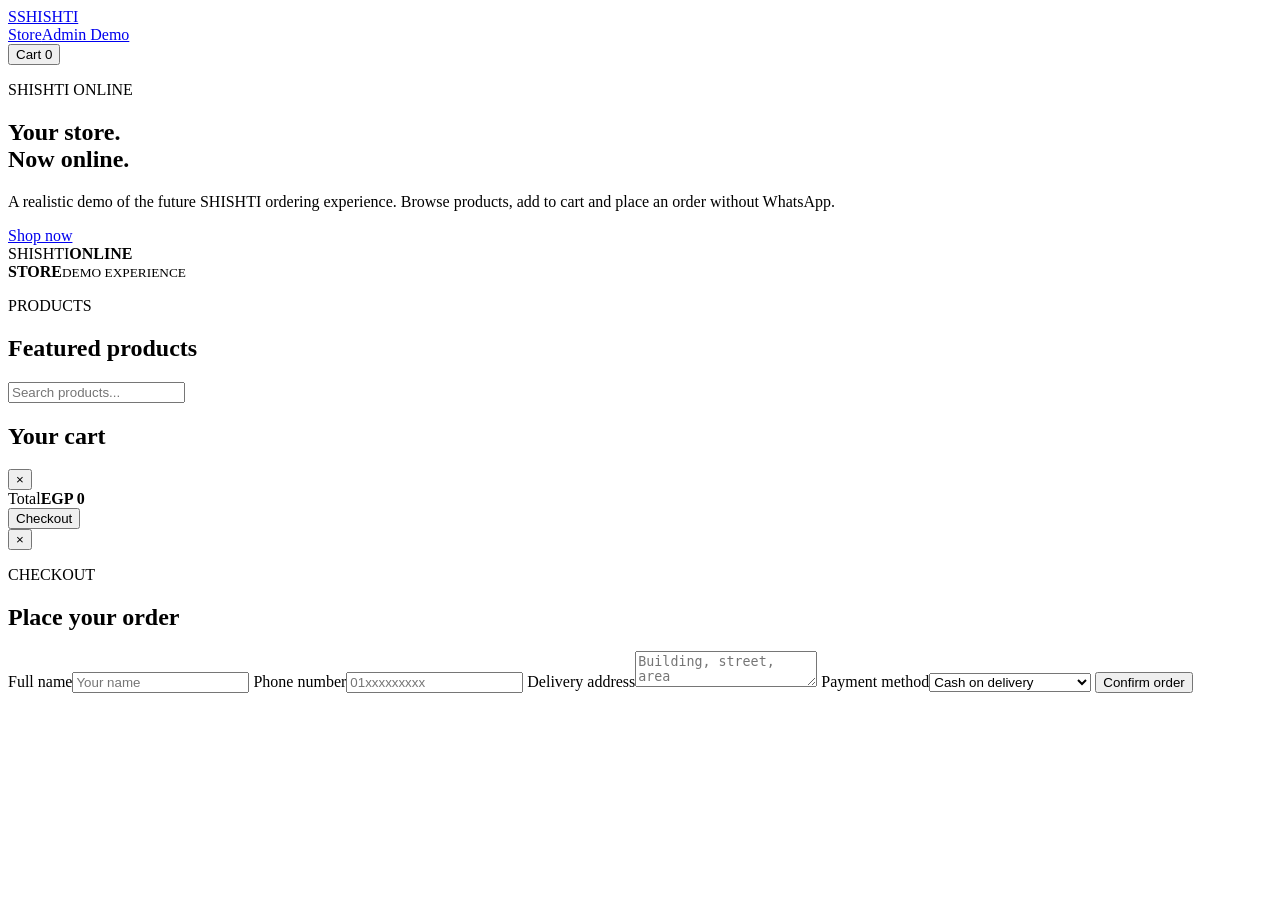
==== index.html @ 29d19b19 "Create first SHISHTI store demo page" ====
<!DOCTYPE html>
<html lang="en">
<head>
  <meta charset="UTF-8">
  <meta name="viewport" content="width=device-width, initial-scale=1.0">
  <title>SHISHTI | Demo Store</title>
  <link rel="stylesheet" href="style.css">
</head>
<body data-page="store">
  <header class="topbar">
    <a class="brand" href="index.html"><span class="brand-mark">S</span><span>SHISHTI</span></a>
    <nav><a class="active" href="index.html">Store</a><a href="admin.html">Admin Demo</a></nav>
    <button class="cart-btn" id="cartBtn">Cart <span id="cartCount">0</span></button>
  </header>

  <main>
    <section class="hero">
      <div>
        <p class="eyebrow">SHISHTI ONLINE</p>
        <h1>Your store.<br><span>Now online.</span></h1>
        <p class="hero-copy">A realistic demo of the future SHISHTI ordering experience. Browse products, add to cart and place an order without WhatsApp.</p>
        <a class="primary-btn" href="#products">Shop now</a>
      </div>
      <div class="hero-card"><div class="hero-card-inner"><span>SHISHTI</span><strong>ONLINE<br>STORE</strong><small>DEMO EXPERIENCE</small></div></div>
    </section>

    <section class="section" id="products">
      <div class="section-head"><div><p class="eyebrow">PRODUCTS</p><h2>Featured products</h2></div><div class="search-wrap"><input id="search" placeholder="Search products..."></div></div>
      <div class="chips" id="categories"></div>
      <div class="product-grid" id="productGrid"></div>
    </section>
  </main>

  <aside class="drawer" id="cartDrawer">
    <div class="drawer-head"><h2>Your cart</h2><button class="icon-btn" id="closeCart">×</button></div>
    <div id="cartItems"></div>
    <div class="cart-footer"><div><span>Total</span><strong id="cartTotal">EGP 0</strong></div><button class="primary-btn full" id="checkoutBtn">Checkout</button></div>
  </aside>
  <div class="overlay" id="overlay"></div>

  <div class="modal" id="checkoutModal">
    <div class="modal-box">
      <button class="modal-close" data-close="checkoutModal">×</button>
      <p class="eyebrow">CHECKOUT</p><h2>Place your order</h2>
      <form id="checkoutForm">
        <label>Full name<input required name="name" placeholder="Your name"></label>
        <label>Phone number<input required name="phone" placeholder="01xxxxxxxxx"></label>
        <label>Delivery address<textarea required name="address" placeholder="Building, street, area"></textarea></label>
        <label>Payment method<select name="payment"><option>Cash on delivery</option><option>Online payment (demo)</option></select></label>
        <button class="primary-btn full" type="submit">Confirm order</button>
      </form>
    </div>
  </div>

  <div class="toast" id="toast"></div>
  <script src="app.js"></script>
</body>
</html>
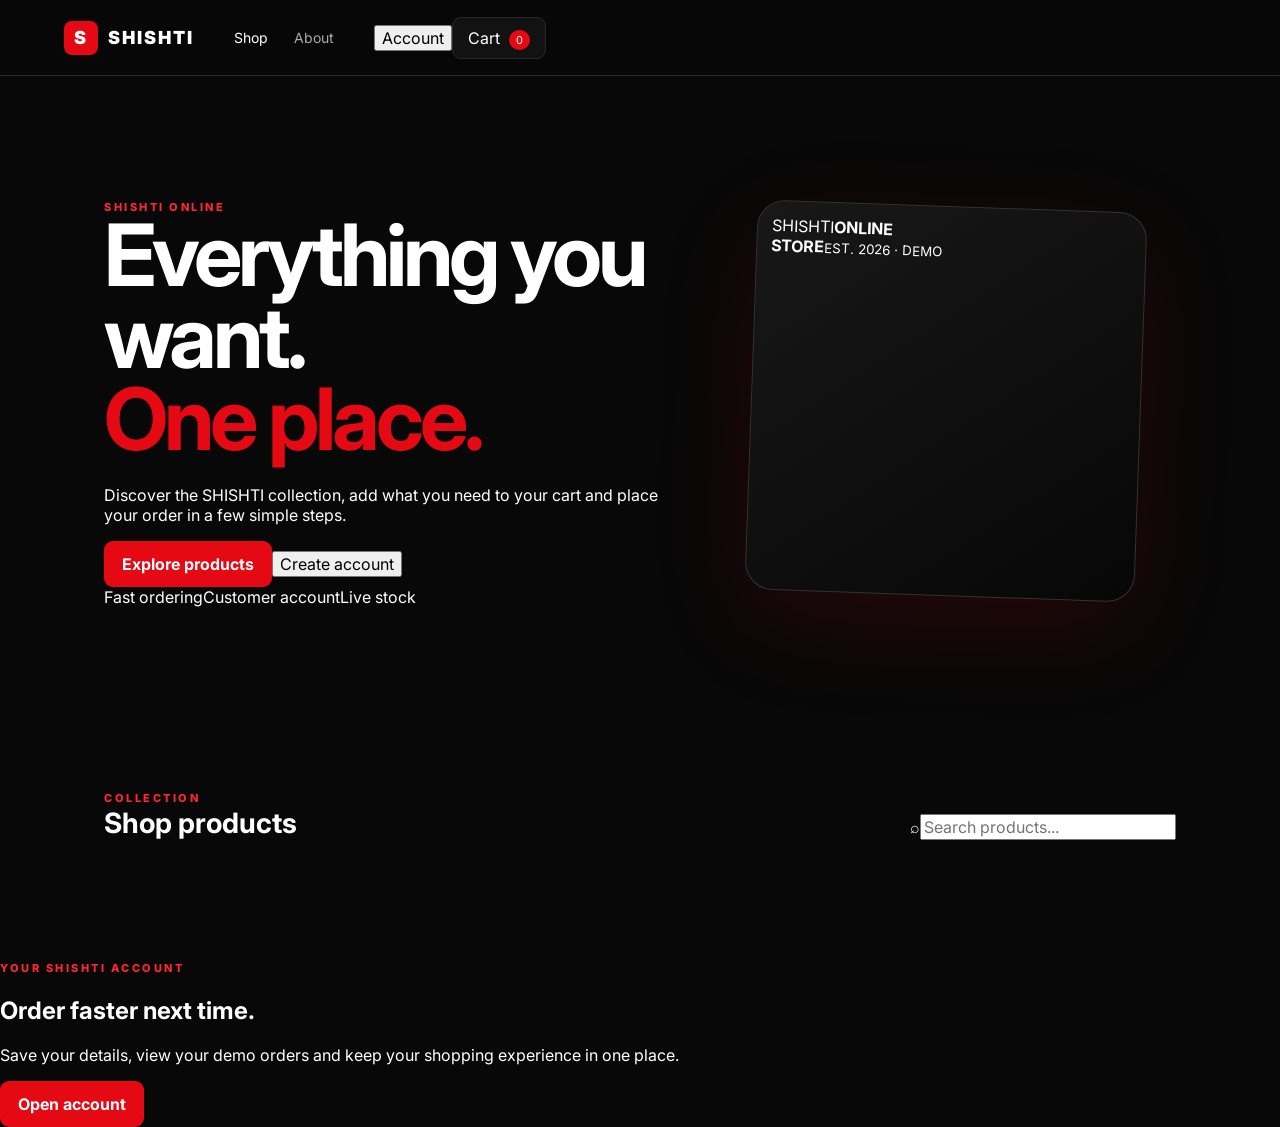
==== commit 8470dbd9: "Upgrade storefront UI with customer accounts" ====
--- a/index.html
+++ b/index.html
@@ -1,58 +1,13 @@
 <!DOCTYPE html>
-<html lang="en">
-<head>
-  <meta charset="UTF-8">
-  <meta name="viewport" content="width=device-width, initial-scale=1.0">
-  <title>SHISHTI | Demo Store</title>
-  <link rel="stylesheet" href="style.css">
-</head>
+<html lang="en"><head><meta charset="UTF-8"><meta name="viewport" content="width=device-width,initial-scale=1.0"><title>SHISHTI | Online Store</title><link rel="preconnect" href="https://fonts.googleapis.com"><link rel="preconnect" href="https://fonts.gstatic.com" crossorigin><link href="https://fonts.googleapis.com/css2?family=Inter:wght@400;500;600;700;800;900&display=swap" rel="stylesheet"><link rel="stylesheet" href="style.css"></head>
 <body data-page="store">
-  <header class="topbar">
-    <a class="brand" href="index.html"><span class="brand-mark">S</span><span>SHISHTI</span></a>
-    <nav><a class="active" href="index.html">Store</a><a href="admin.html">Admin Demo</a></nav>
-    <button class="cart-btn" id="cartBtn">Cart <span id="cartCount">0</span></button>
-  </header>
-
-  <main>
-    <section class="hero">
-      <div>
-        <p class="eyebrow">SHISHTI ONLINE</p>
-        <h1>Your store.<br><span>Now online.</span></h1>
-        <p class="hero-copy">A realistic demo of the future SHISHTI ordering experience. Browse products, add to cart and place an order without WhatsApp.</p>
-        <a class="primary-btn" href="#products">Shop now</a>
-      </div>
-      <div class="hero-card"><div class="hero-card-inner"><span>SHISHTI</span><strong>ONLINE<br>STORE</strong><small>DEMO EXPERIENCE</small></div></div>
-    </section>
-
-    <section class="section" id="products">
-      <div class="section-head"><div><p class="eyebrow">PRODUCTS</p><h2>Featured products</h2></div><div class="search-wrap"><input id="search" placeholder="Search products..."></div></div>
-      <div class="chips" id="categories"></div>
-      <div class="product-grid" id="productGrid"></div>
-    </section>
-  </main>
-
-  <aside class="drawer" id="cartDrawer">
-    <div class="drawer-head"><h2>Your cart</h2><button class="icon-btn" id="closeCart">×</button></div>
-    <div id="cartItems"></div>
-    <div class="cart-footer"><div><span>Total</span><strong id="cartTotal">EGP 0</strong></div><button class="primary-btn full" id="checkoutBtn">Checkout</button></div>
-  </aside>
-  <div class="overlay" id="overlay"></div>
-
-  <div class="modal" id="checkoutModal">
-    <div class="modal-box">
-      <button class="modal-close" data-close="checkoutModal">×</button>
-      <p class="eyebrow">CHECKOUT</p><h2>Place your order</h2>
-      <form id="checkoutForm">
-        <label>Full name<input required name="name" placeholder="Your name"></label>
-        <label>Phone number<input required name="phone" placeholder="01xxxxxxxxx"></label>
-        <label>Delivery address<textarea required name="address" placeholder="Building, street, area"></textarea></label>
-        <label>Payment method<select name="payment"><option>Cash on delivery</option><option>Online payment (demo)</option></select></label>
-        <button class="primary-btn full" type="submit">Confirm order</button>
-      </form>
-    </div>
-  </div>
-
-  <div class="toast" id="toast"></div>
-  <script src="app.js"></script>
-</body>
-</html>+<header class="topbar"><a class="brand" href="index.html"><span class="brand-mark">S</span><span>SHISHTI</span></a><nav class="store-nav"><a class="active" href="#products">Shop</a><a href="#about">About</a></nav><div class="top-actions"><button class="ghost-btn" id="accountBtn">Account</button><button class="cart-btn" id="cartBtn">Cart <span id="cartCount">0</span></button></div></header>
+<main>
+<section class="hero"><div class="hero-copy-block"><span class="eyebrow">SHISHTI ONLINE</span><h1>Everything you want.<br><span>One place.</span></h1><p>Discover the SHISHTI collection, add what you need to your cart and place your order in a few simple steps.</p><div class="hero-actions"><a class="primary-btn" href="#products">Explore products</a><button class="outline-btn" id="heroAccount">Create account</button></div><div class="hero-meta"><span>Fast ordering</span><span>Customer account</span><span>Live stock</span></div></div><div class="hero-visual"><div class="hero-glow"></div><div class="hero-card"><span>SHISHTI</span><strong>ONLINE<br>STORE</strong><small>EST. 2026 · DEMO</small></div></div></section>
+<section class="section" id="products"><div class="section-head"><div><span class="eyebrow">COLLECTION</span><h2>Shop products</h2></div><div class="search-box"><span>⌕</span><input id="search" placeholder="Search products..."></div></div><div class="chips" id="categories"></div><div class="product-grid" id="productGrid"></div></section>
+<section class="account-strip" id="about"><div><span class="eyebrow">YOUR SHISHTI ACCOUNT</span><h2>Order faster next time.</h2><p>Save your details, view your demo orders and keep your shopping experience in one place.</p></div><button class="primary-btn" id="stripAccount">Open account</button></section>
+</main>
+<aside class="drawer" id="cartDrawer"><div class="drawer-head"><div><span class="eyebrow">YOUR BAG</span><h2>Shopping cart</h2></div><button class="icon-btn" id="closeCart">×</button></div><div id="cartItems" class="cart-items"></div><div class="cart-footer"><div><span>Total</span><strong id="cartTotal">EGP 0</strong></div><button class="primary-btn full" id="checkoutBtn">Continue to checkout</button></div></aside><div class="overlay" id="overlay"></div>
+<div class="modal" id="accountModal"><div class="modal-box account-modal"><button class="modal-close" data-close="accountModal">×</button><div id="authView"><span class="eyebrow">SHISHTI ACCOUNT</span><h2 id="authTitle">Welcome back</h2><p class="muted" id="authSubtitle">Sign in to save your details and view your orders.</p><div class="auth-tabs"><button class="auth-tab active" id="loginTab">Sign in</button><button class="auth-tab" id="registerTab">Create account</button></div><form id="authForm"><label id="nameField" class="hidden">Full name<input name="name" autocomplete="name"></label><label>Email<input required type="email" name="email" autocomplete="email" placeholder="you@example.com"></label><label>Password<input required type="password" name="password" autocomplete="current-password" placeholder="••••••••"></label><button class="primary-btn full" type="submit" id="authSubmit">Sign in</button></form><p class="demo-note">Demo only: account data is stored in this browser's localStorage.</p></div><div id="profileView" class="hidden"><span class="eyebrow">MY ACCOUNT</span><h2 id="profileName">Account</h2><p class="muted" id="profileEmail"></p><div class="profile-actions"><button class="secondary-btn full" id="ordersBtn">View my orders</button><button class="danger-btn full" id="logoutBtn">Sign out</button></div><div id="accountOrders" class="account-orders"></div></div></div></div>
+<div class="modal" id="checkoutModal"><div class="modal-box"><button class="modal-close" data-close="checkoutModal">×</button><span class="eyebrow">CHECKOUT</span><h2>Complete your order</h2><form id="checkoutForm"><label>Full name<input required name="name" id="checkoutName" autocomplete="name"></label><label>Phone number<input required name="phone" placeholder="01xxxxxxxxx" autocomplete="tel"></label><label>Delivery address<textarea required name="address" placeholder="Building, street, area"></textarea></label><label>Payment method<select name="payment"><option>Cash on delivery</option><option>Online payment (demo)</option></select></label><button class="primary-btn full" type="submit">Place order</button></form></div></div>
+<div class="toast" id="toast"></div><script src="app.js"></script></body></html>
--- a/style.css
+++ b/style.css
@@ -0,0 +1,3 @@
+@import url('https://fonts.googleapis.com/css2?family=Inter:wght@400;500;600;700;800;900&display=swap');
+:root{--black:#080808;--panel:#111;--panel2:#171717;--red:#e50914;--red2:#ff2633;--white:#fff;--muted:#9b9b9b;--line:#292929}
+*{box-sizing:border-box}html{scroll-behavior:smooth}body{margin:0;background:var(--black);color:var(--white);font-family:Inter,Arial,sans-serif}a{color:inherit;text-decoration:none}button,input,textarea,select{font:inherit}.topbar{height:76px;border-bottom:1px solid var(--line);display:flex;align-items:center;padding:0 5%;gap:40px;position:sticky;top:0;background:rgba(8,8,8,.94);backdrop-filter:blur(16px);z-index:20}.brand{font-weight:900;letter-spacing:2px;display:flex;align-items:center;gap:10px;font-size:18px}.brand-mark{display:grid;place-items:center;width:34px;height:34px;border-radius:8px;background:var(--red);font-weight:900}.topbar nav{display:flex;gap:26px;color:#aaa;font-size:14px}.topbar nav a.active,.topbar nav a:hover{color:#fff}.cart-btn,.admin-pill{margin-left:auto;border:1px solid var(--line);background:#121212;color:#fff;border-radius:9px;padding:10px 15px}.cart-btn span{background:var(--red);border-radius:20px;padding:3px 7px;margin-left:5px;font-size:11px}.admin-pill{font-size:11px;letter-spacing:1px;color:#ddd}.hero{max-width:1200px;margin:auto;min-height:650px;padding:90px 5%;display:grid;grid-template-columns:1.1fr .9fr;align-items:center;gap:50px}.eyebrow{color:var(--red2);font-size:11px;letter-spacing:2.5px;font-weight:800;margin:0 0 12px}.hero h1,.admin-hero h1{font-size:clamp(48px,7vw,86px);line-height:.95;letter-spacing:-4px;margin:0 0 24px}.hero h1 span{color:var(--red)}.hero-copy{max-width:570px;color:#aaa;line-height:1.8;font-size:16px}.hero-card{width:min(390px,100%);aspect-ratio:1/1;margin:auto;border:1px solid #333;border-radius:28px;padding:14px;background:linear-gradient(145deg,#181818,#070707);box-shadow:0 30px 100px rgba(229,9,20,.13);transform:rotate(2deg)}.hero-card-inner{height:100%;border:1px solid #2c2c2c;border-radius:20px;padding:35px;display:flex;flex-direction:column;justify-content:space-between;background:radial-gradient(circle at 80% 20%,rgba(229,9,20,.18),transparent 35%)}.hero-card-inner span{font-weight:900;letter-spacing:4px}.hero-card-inner strong{font-size:52px;line-height:.9;letter-spacing:-3px}.hero-card-inner small{color:#888;letter-spacing:2px}.primary-btn,.secondary-btn{border:0;border-radius:9px;padding:13px 18px;font-weight:700;cursor:pointer;display:inline-flex;justify-content:center;align-items:center;gap:8px}.primary-btn{background:var(--red);color:#fff}.primary-btn:hover{background:var(--red2);transform:translateY(-1px)}.secondary-btn{background:#1a1a1a;color:#fff;border:1px solid var(--line)}.full{width:100%}.section,.admin-main{max-width:1200px;margin:auto;padding:60px 5%}.section-head{display:flex;align-items:end;justify-content:space-between;gap:20px;margin-bottom:28px}.section-head h2,.admin-section h2{font-size:28px;margin:0}.search-wrap input{background:#111;border:1px solid var(--line);color:#fff;padding:13px 16px;border-radius:9px;width:260px;outline:none}.chips{display:flex;gap:8px;flex-wrap:wrap;margin-bottom:28px}.chip{background:#111;border:1px solid var(--line);color:#aaa;border-radius:30px;padding:8px 13px;cursor:pointer}.chip.active,.chip:hover{background:#fff;color:#000}.product-grid{display:grid;grid-template-columns:repeat(4,1fr);gap:16px}.product-card{background:#111;border:1px solid #202020;border-radius:14px;overflow:hidden;transition:.2s}.product-card:hover{border-color:#444;transform:translateY(-3px)}.product-img{aspect-ratio:1/1;background:#181818;display:grid;place-items:center;overflow:hidden}.product-img img{width:100%;height:100%;object-fit:cover}.product-info{padding:16px}.product-info small{color:#777}.product-info h3{font-size:15px;margin:7px 0 12px}.price-row{display:flex;align-items:center;justify-content:space-between}.price{font-weight:800}.add-btn{width:34px;height:34px;border:0;border-radius:8px;background:var(--red);color:#fff;font-size:20px;cursor:pointer}.drawer{position:fixed;z-index:40;right:-430px;top:0;width:min(430px,100%);height:100vh;background:#0d0d0d;border-left:1px solid var(--line);transition:.3s;padding:25px;display:flex;flex-direction:column}.drawer.open{right:0}.drawer-head{display:flex;justify-content:space-between;align-items:center}.drawer-head h2{margin:0}.icon-btn,.modal-close{border:0;background:none;color:#aaa;font-size:28px;cursor:pointer}.overlay{position:fixed;inset:0;background:rgba(0,0,0,.65);z-index:30;display:none}.overlay.show{display:block}.cart-row{display:grid;grid-template-columns:55px 1fr auto;gap:12px;padding:15px 0;border-bottom:1px solid var(--line);align-items:center}.cart-row img{width:55px;height:55px;object-fit:cover;border-radius:8px;background:#181818}.qty{display:flex;align-items:center;gap:8px;color:#aaa}.qty button{width:25px;height:25px;background:#222;border:1px solid #333;color:#fff;border-radius:5px}.cart-footer{margin-top:auto;border-top:1px solid var(--line);padding-top:18px}.cart-footer>div{display:flex;justify-content:space-between;margin-bottom:15px}.modal{position:fixed;inset:0;background:rgba(0,0,0,.78);z-index:60;display:none;place-items:center;padding:20px}.modal.show{display:grid}.modal-box{position:relative;background:#101010;border:1px solid #303030;border-radius:18px;width:min(500px,100%);padding:30px;box-shadow:0 25px 100px #000}.modal-close{position:absolute;right:16px;top:10px}.modal-box h2{margin:0 0 20px}.modal-box form{display:grid;gap:14px}.modal-box label{font-size:12px;color:#aaa;display:grid;gap:7px}.modal-box input,.modal-box textarea,.modal-box select{width:100%;background:#181818;border:1px solid #303030;color:#fff;border-radius:8px;padding:12px;outline:none}.modal-box textarea{min-height:85px;resize:vertical}.two-col{display:grid;grid-template-columns:1fr 1fr;gap:12px}.toast{position:fixed;bottom:25px;left:50%;transform:translate(-50%,20px);background:#fff;color:#000;padding:12px 18px;border-radius:9px;opacity:0;pointer-events:none;z-index:100;transition:.25s;font-size:13px}.toast.show{opacity:1;transform:translate(-50%,0)}.admin-main{padding-top:55px}.admin-hero{display:flex;justify-content:space-between;align-items:end;gap:30px;padding-bottom:45px;border-bottom:1px solid var(--line)}.admin-hero h1{font-size:56px;letter-spacing:-3px;margin-bottom:15px}.admin-hero p:not(.eyebrow){color:#888;max-width:600px;line-height:1.7}.stats{display:grid;grid-template-columns:repeat(4,1fr);gap:14px;margin:25px 0 55px}.stat{background:#111;border:1px solid #222;border-radius:12px;padding:20px}.stat span{color:#777;font-size:12px}.stat strong{display:block;font-size:27px;margin-top:10px}.admin-section{margin-bottom:60px}.table-wrap{overflow:auto;border:1px solid #222;border-radius:12px}.table-wrap table{width:100%;border-collapse:collapse;min-width:720px}.table-wrap th,.table-wrap td{text-align:left;padding:16px;border-bottom:1px solid #222;font-size:13px}.table-wrap th{color:#777;font-weight:500}.table-product{display:flex;align-items:center;gap:10px}.table-product img{width:42px;height:42px;border-radius:7px;object-fit:cover;background:#181818}.status{font-size:11px;padding:6px 9px;border-radius:20px;background:#172217;color:#7dff8b}.status.low{background:#281d10;color:#ffb45c}.action-btn{background:none;border:0;color:#aaa;cursor:pointer}.orders{display:grid;gap:10px}.order{background:#111;border:1px solid #222;border-radius:12px;padding:18px;display:grid;grid-template-columns:1fr auto;gap:15px}.order strong{font-size:14px}.order p{color:#888;font-size:12px;margin:7px 0}.scanner{height:280px;background:#050505;border-radius:12px;overflow:hidden;position:relative;margin:18px 0;border:1px solid #333}.scanner video{width:100%;height:100%;object-fit:cover}.scan-line{position:absolute;left:10%;right:10%;top:50%;height:2px;background:var(--red);box-shadow:0 0 15px var(--red)}.manual-scan{display:grid;grid-template-columns:1fr auto;gap:8px}.lookup-status{min-height:25px;color:#aaa;font-size:12px;margin-top:12px}.product-preview{display:flex;gap:14px;align-items:center;background:#171717;padding:10px;border-radius:9px}.product-preview img{width:65px;height:65px;border-radius:7px;object-fit:cover;background:#222}.product-preview strong,.product-preview span{display:block}.product-preview span{font-size:11px;color:#777;margin-top:5px}.muted{color:#777;font-size:13px;line-height:1.6}.empty{padding:50px;text-align:center;color:#666;border:1px dashed #2b2b2b;border-radius:12px}@media(max-width:850px){.hero{grid-template-columns:1fr;min-height:auto;padding-top:60px}.hero-card{max-width:320px}.product-grid{grid-template-columns:repeat(2,1fr)}.admin-hero{display:block}.admin-hero .primary-btn{margin-top:20px}.stats{grid-template-columns:repeat(2,1fr)}.section-head{align-items:start;flex-direction:column}.search-wrap,.search-wrap input{width:100%}}@media(max-width:520px){.topbar{gap:15px;padding:0 18px}.topbar nav{display:none}.section,.admin-main{padding-left:18px;padding-right:18px}.product-grid{grid-template-columns:1fr 1fr;gap:9px}.product-info{padding:11px}.hero h1,.admin-hero h1{font-size:47px}.two-col{grid-template-columns:1fr}.hero-card-inner strong{font-size:40px}}
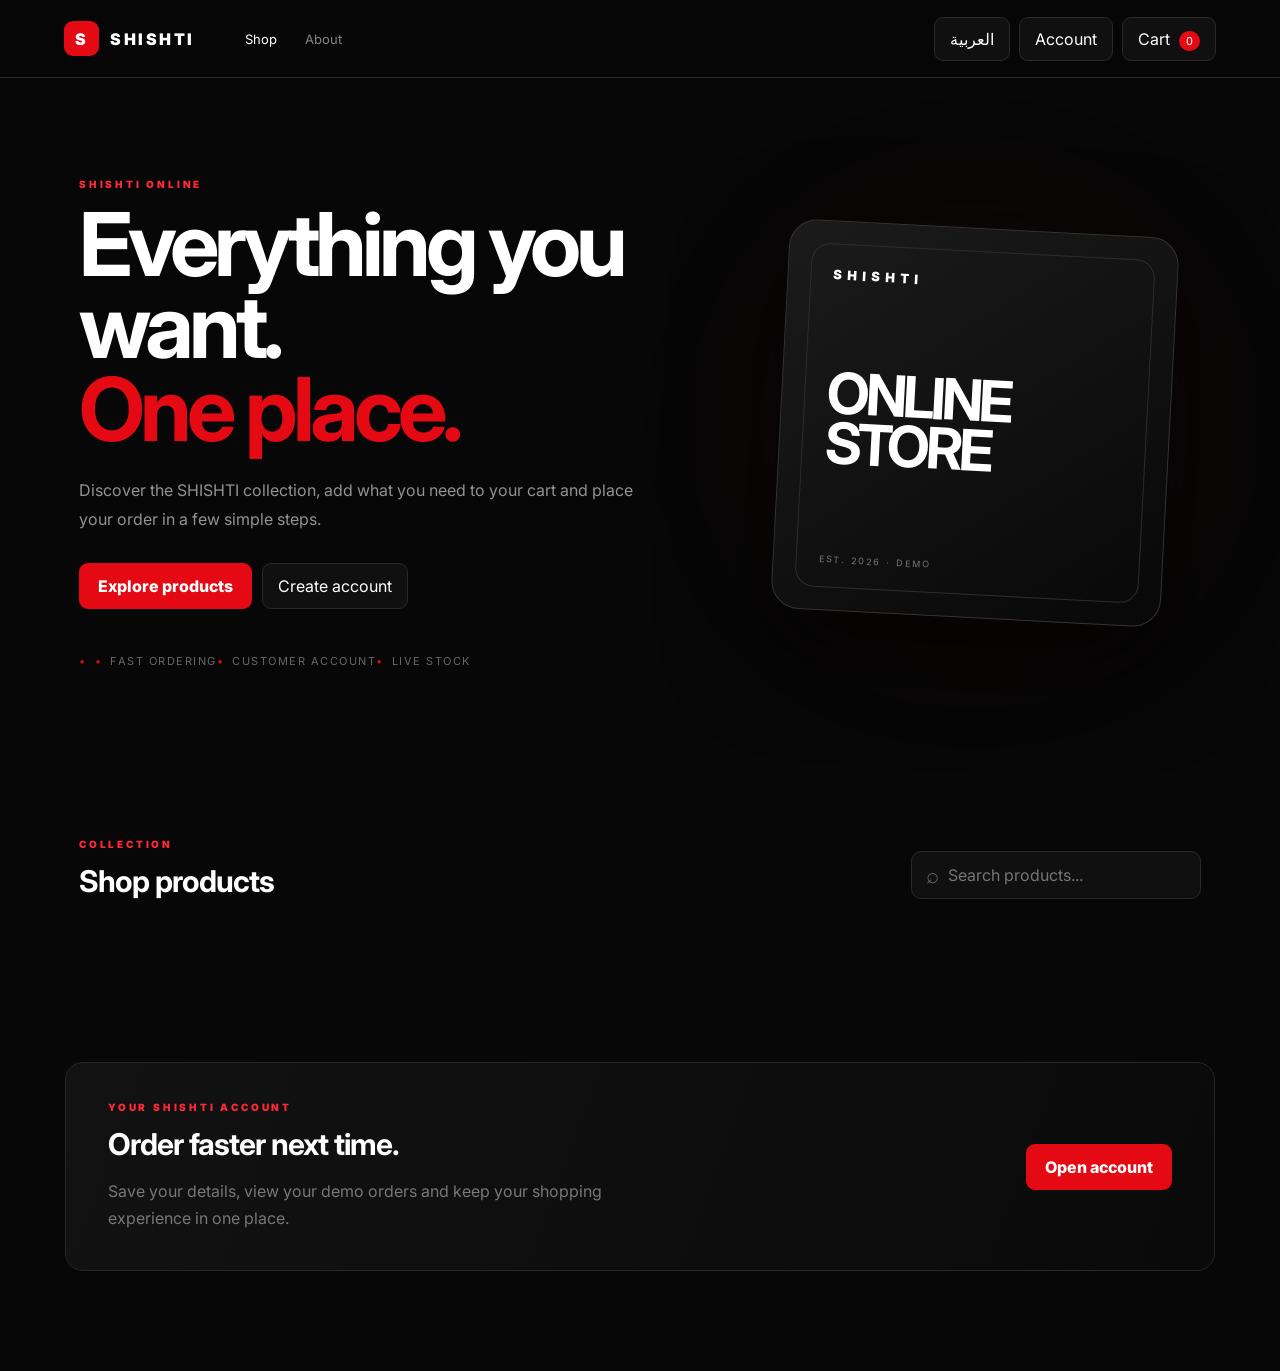
==== commit 3c8e5b2d: "Add Arabic English language switcher to storefront" ====
--- a/index.html
+++ b/index.html
@@ -1,13 +1,13 @@
 <!DOCTYPE html>
 <html lang="en"><head><meta charset="UTF-8"><meta name="viewport" content="width=device-width,initial-scale=1.0"><title>SHISHTI | Online Store</title><link rel="preconnect" href="https://fonts.googleapis.com"><link rel="preconnect" href="https://fonts.gstatic.com" crossorigin><link href="https://fonts.googleapis.com/css2?family=Inter:wght@400;500;600;700;800;900&display=swap" rel="stylesheet"><link rel="stylesheet" href="style.css"></head>
 <body data-page="store">
-<header class="topbar"><a class="brand" href="index.html"><span class="brand-mark">S</span><span>SHISHTI</span></a><nav class="store-nav"><a class="active" href="#products">Shop</a><a href="#about">About</a></nav><div class="top-actions"><button class="ghost-btn" id="accountBtn">Account</button><button class="cart-btn" id="cartBtn">Cart <span id="cartCount">0</span></button></div></header>
+<header class="topbar"><a class="brand" href="index.html"><span class="brand-mark">S</span><span>SHISHTI</span></a><nav class="store-nav"><a class="active" href="#products"><span data-i18n="navShop">Shop</span></a><a href="#about"><span data-i18n="navAbout">About</span></a></nav><div class="top-actions"><button class="ghost-btn lang-btn" id="langBtn">العربية</button><button class="ghost-btn" id="accountBtn">Account</button><button class="cart-btn" id="cartBtn">Cart <span id="cartCount">0</span></button></div></header>
 <main>
-<section class="hero"><div class="hero-copy-block"><span class="eyebrow">SHISHTI ONLINE</span><h1>Everything you want.<br><span>One place.</span></h1><p>Discover the SHISHTI collection, add what you need to your cart and place your order in a few simple steps.</p><div class="hero-actions"><a class="primary-btn" href="#products">Explore products</a><button class="outline-btn" id="heroAccount">Create account</button></div><div class="hero-meta"><span>Fast ordering</span><span>Customer account</span><span>Live stock</span></div></div><div class="hero-visual"><div class="hero-glow"></div><div class="hero-card"><span>SHISHTI</span><strong>ONLINE<br>STORE</strong><small>EST. 2026 · DEMO</small></div></div></section>
-<section class="section" id="products"><div class="section-head"><div><span class="eyebrow">COLLECTION</span><h2>Shop products</h2></div><div class="search-box"><span>⌕</span><input id="search" placeholder="Search products..."></div></div><div class="chips" id="categories"></div><div class="product-grid" id="productGrid"></div></section>
-<section class="account-strip" id="about"><div><span class="eyebrow">YOUR SHISHTI ACCOUNT</span><h2>Order faster next time.</h2><p>Save your details, view your demo orders and keep your shopping experience in one place.</p></div><button class="primary-btn" id="stripAccount">Open account</button></section>
+<section class="hero"><div class="hero-copy-block"><span class="eyebrow" data-i18n="online">SHISHTI ONLINE</span><h1 data-i18n-html="heroTitle">Everything you want.<br><span>One place.</span></h1><p data-i18n="heroText">Discover the SHISHTI collection, add what you need to your cart and place your order in a few simple steps.</p><div class="hero-actions"><a class="primary-btn" href="#products"><span data-i18n="explore">Explore products</span></a><button class="outline-btn" id="heroAccount" data-i18n="createAccount">Create account</button></div><div class="hero-meta"><span><span data-i18n="fast">Fast ordering</span><span data-i18n="customerAccount">Customer account</span><span data-i18n="liveStock">Live stock</span></div></div><div class="hero-visual"><div class="hero-glow"></div><div class="hero-card"><span>SHISHTI</span><strong>ONLINE<br>STORE</strong><small>EST. 2026 · DEMO</small></div></div></section>
+<section class="section" id="products"><div class="section-head"><div><span class="eyebrow" data-i18n="collection">COLLECTION</span><h2 data-i18n="shopProducts">Shop products</h2></div><div class="search-box"><span>⌕</span><input id="search" data-i18n-placeholder="search" placeholder="Search products..."></div></div><div class="chips" id="categories"></div><div class="product-grid" id="productGrid"></div></section>
+<section class="account-strip" id="about"><div><span class="eyebrow" data-i18n="yourAccount">YOUR SHISHTI ACCOUNT</span><h2 data-i18n="orderFaster">Order faster next time.</h2><p data-i18n="accountText">Save your details, view your demo orders and keep your shopping experience in one place.</p></div><button class="primary-btn" id="stripAccount" data-i18n="openAccount">Open account</button></section>
 </main>
-<aside class="drawer" id="cartDrawer"><div class="drawer-head"><div><span class="eyebrow">YOUR BAG</span><h2>Shopping cart</h2></div><button class="icon-btn" id="closeCart">×</button></div><div id="cartItems" class="cart-items"></div><div class="cart-footer"><div><span>Total</span><strong id="cartTotal">EGP 0</strong></div><button class="primary-btn full" id="checkoutBtn">Continue to checkout</button></div></aside><div class="overlay" id="overlay"></div>
-<div class="modal" id="accountModal"><div class="modal-box account-modal"><button class="modal-close" data-close="accountModal">×</button><div id="authView"><span class="eyebrow">SHISHTI ACCOUNT</span><h2 id="authTitle">Welcome back</h2><p class="muted" id="authSubtitle">Sign in to save your details and view your orders.</p><div class="auth-tabs"><button class="auth-tab active" id="loginTab">Sign in</button><button class="auth-tab" id="registerTab">Create account</button></div><form id="authForm"><label id="nameField" class="hidden">Full name<input name="name" autocomplete="name"></label><label>Email<input required type="email" name="email" autocomplete="email" placeholder="you@example.com"></label><label>Password<input required type="password" name="password" autocomplete="current-password" placeholder="••••••••"></label><button class="primary-btn full" type="submit" id="authSubmit">Sign in</button></form><p class="demo-note">Demo only: account data is stored in this browser's localStorage.</p></div><div id="profileView" class="hidden"><span class="eyebrow">MY ACCOUNT</span><h2 id="profileName">Account</h2><p class="muted" id="profileEmail"></p><div class="profile-actions"><button class="secondary-btn full" id="ordersBtn">View my orders</button><button class="danger-btn full" id="logoutBtn">Sign out</button></div><div id="accountOrders" class="account-orders"></div></div></div></div>
-<div class="modal" id="checkoutModal"><div class="modal-box"><button class="modal-close" data-close="checkoutModal">×</button><span class="eyebrow">CHECKOUT</span><h2>Complete your order</h2><form id="checkoutForm"><label>Full name<input required name="name" id="checkoutName" autocomplete="name"></label><label>Phone number<input required name="phone" placeholder="01xxxxxxxxx" autocomplete="tel"></label><label>Delivery address<textarea required name="address" placeholder="Building, street, area"></textarea></label><label>Payment method<select name="payment"><option>Cash on delivery</option><option>Online payment (demo)</option></select></label><button class="primary-btn full" type="submit">Place order</button></form></div></div>
+<aside class="drawer" id="cartDrawer"><div class="drawer-head"><div><span class="eyebrow" data-i18n="yourBag">YOUR BAG</span><h2 data-i18n="shoppingCart">Shopping cart</h2></div><button class="icon-btn" id="closeCart">×</button></div><div id="cartItems" class="cart-items"></div><div class="cart-footer"><div><span data-i18n="total">Total</span><strong id="cartTotal">EGP 0</strong></div><button class="primary-btn full" id="checkoutBtn" data-i18n="checkout">Continue to checkout</button></div></aside><div class="overlay" id="overlay"></div>
+<div class="modal" id="accountModal"><div class="modal-box account-modal"><button class="modal-close" data-close="accountModal">×</button><div id="authView"><span class="eyebrow" data-i18n="account">SHISHTI ACCOUNT</span><h2 id="authTitle">Welcome back</h2><p class="muted" id="authSubtitle">Sign in to save your details and view your orders.</p><div class="auth-tabs"><button class="auth-tab active" id="loginTab" data-i18n="signIn">Sign in</button><button class="auth-tab" id="registerTab" data-i18n="createAccount">Create account</button></div><form id="authForm"><label id="nameField" class="hidden"><span data-i18n="fullName">Full name</span><input name="name" autocomplete="name"></label><label><span data-i18n="email">Email</span><input required type="email" name="email" autocomplete="email" placeholder="you@example.com"></label><label><span data-i18n="password">Password</span><input required type="password" name="password" autocomplete="current-password" placeholder="••••••••"></label><button class="primary-btn full" type="submit" id="authSubmit" data-i18n="signIn">Sign in</button></form><p class="demo-note" data-i18n="demoStorage">Demo only: account data is stored in this browser's localStorage.</p></div><div id="profileView" class="hidden"><span class="eyebrow" data-i18n="myAccount">MY ACCOUNT</span><h2 id="profileName">Account</h2><p class="muted" id="profileEmail"></p><div class="profile-actions"><button class="secondary-btn full" id="ordersBtn" data-i18n="viewOrders">View my orders</button><button class="danger-btn full" id="logoutBtn" data-i18n="signOut">Sign out</button></div><div id="accountOrders" class="account-orders"></div></div></div></div>
+<div class="modal" id="checkoutModal"><div class="modal-box"><button class="modal-close" data-close="checkoutModal">×</button><span class="eyebrow" data-i18n="checkout">CHECKOUT</span><h2 data-i18n="completeOrder">Complete your order</h2><form id="checkoutForm"><label><span data-i18n="fullName">Full name</span><input required name="name" id="checkoutName" autocomplete="name"></label><label><span data-i18n="phone">Phone number</span><input required name="phone" placeholder="01xxxxxxxxx" autocomplete="tel"></label><label><span data-i18n="address">Delivery address</span><textarea required name="address" placeholder="Building, street, area"></textarea></label><label><span data-i18n="payment">Payment method</span><select name="payment"><option data-i18n="cod">Cash on delivery</option><option data-i18n="onlineDemo">Online payment (demo)</option></select></label><button class="primary-btn full" type="submit" data-i18n="placeOrder">Place order</button></form></div></div>
 <div class="toast" id="toast"></div><script src="app.js"></script></body></html>
--- a/style.css
+++ b/style.css
@@ -1,3 +1,2 @@
-@import url('https://fonts.googleapis.com/css2?family=Inter:wght@400;500;600;700;800;900&display=swap');
-:root{--black:#080808;--panel:#111;--panel2:#171717;--red:#e50914;--red2:#ff2633;--white:#fff;--muted:#9b9b9b;--line:#292929}
-*{box-sizing:border-box}html{scroll-behavior:smooth}body{margin:0;background:var(--black);color:var(--white);font-family:Inter,Arial,sans-serif}a{color:inherit;text-decoration:none}button,input,textarea,select{font:inherit}.topbar{height:76px;border-bottom:1px solid var(--line);display:flex;align-items:center;padding:0 5%;gap:40px;position:sticky;top:0;background:rgba(8,8,8,.94);backdrop-filter:blur(16px);z-index:20}.brand{font-weight:900;letter-spacing:2px;display:flex;align-items:center;gap:10px;font-size:18px}.brand-mark{display:grid;place-items:center;width:34px;height:34px;border-radius:8px;background:var(--red);font-weight:900}.topbar nav{display:flex;gap:26px;color:#aaa;font-size:14px}.topbar nav a.active,.topbar nav a:hover{color:#fff}.cart-btn,.admin-pill{margin-left:auto;border:1px solid var(--line);background:#121212;color:#fff;border-radius:9px;padding:10px 15px}.cart-btn span{background:var(--red);border-radius:20px;padding:3px 7px;margin-left:5px;font-size:11px}.admin-pill{font-size:11px;letter-spacing:1px;color:#ddd}.hero{max-width:1200px;margin:auto;min-height:650px;padding:90px 5%;display:grid;grid-template-columns:1.1fr .9fr;align-items:center;gap:50px}.eyebrow{color:var(--red2);font-size:11px;letter-spacing:2.5px;font-weight:800;margin:0 0 12px}.hero h1,.admin-hero h1{font-size:clamp(48px,7vw,86px);line-height:.95;letter-spacing:-4px;margin:0 0 24px}.hero h1 span{color:var(--red)}.hero-copy{max-width:570px;color:#aaa;line-height:1.8;font-size:16px}.hero-card{width:min(390px,100%);aspect-ratio:1/1;margin:auto;border:1px solid #333;border-radius:28px;padding:14px;background:linear-gradient(145deg,#181818,#070707);box-shadow:0 30px 100px rgba(229,9,20,.13);transform:rotate(2deg)}.hero-card-inner{height:100%;border:1px solid #2c2c2c;border-radius:20px;padding:35px;display:flex;flex-direction:column;justify-content:space-between;background:radial-gradient(circle at 80% 20%,rgba(229,9,20,.18),transparent 35%)}.hero-card-inner span{font-weight:900;letter-spacing:4px}.hero-card-inner strong{font-size:52px;line-height:.9;letter-spacing:-3px}.hero-card-inner small{color:#888;letter-spacing:2px}.primary-btn,.secondary-btn{border:0;border-radius:9px;padding:13px 18px;font-weight:700;cursor:pointer;display:inline-flex;justify-content:center;align-items:center;gap:8px}.primary-btn{background:var(--red);color:#fff}.primary-btn:hover{background:var(--red2);transform:translateY(-1px)}.secondary-btn{background:#1a1a1a;color:#fff;border:1px solid var(--line)}.full{width:100%}.section,.admin-main{max-width:1200px;margin:auto;padding:60px 5%}.section-head{display:flex;align-items:end;justify-content:space-between;gap:20px;margin-bottom:28px}.section-head h2,.admin-section h2{font-size:28px;margin:0}.search-wrap input{background:#111;border:1px solid var(--line);color:#fff;padding:13px 16px;border-radius:9px;width:260px;outline:none}.chips{display:flex;gap:8px;flex-wrap:wrap;margin-bottom:28px}.chip{background:#111;border:1px solid var(--line);color:#aaa;border-radius:30px;padding:8px 13px;cursor:pointer}.chip.active,.chip:hover{background:#fff;color:#000}.product-grid{display:grid;grid-template-columns:repeat(4,1fr);gap:16px}.product-card{background:#111;border:1px solid #202020;border-radius:14px;overflow:hidden;transition:.2s}.product-card:hover{border-color:#444;transform:translateY(-3px)}.product-img{aspect-ratio:1/1;background:#181818;display:grid;place-items:center;overflow:hidden}.product-img img{width:100%;height:100%;object-fit:cover}.product-info{padding:16px}.product-info small{color:#777}.product-info h3{font-size:15px;margin:7px 0 12px}.price-row{display:flex;align-items:center;justify-content:space-between}.price{font-weight:800}.add-btn{width:34px;height:34px;border:0;border-radius:8px;background:var(--red);color:#fff;font-size:20px;cursor:pointer}.drawer{position:fixed;z-index:40;right:-430px;top:0;width:min(430px,100%);height:100vh;background:#0d0d0d;border-left:1px solid var(--line);transition:.3s;padding:25px;display:flex;flex-direction:column}.drawer.open{right:0}.drawer-head{display:flex;justify-content:space-between;align-items:center}.drawer-head h2{margin:0}.icon-btn,.modal-close{border:0;background:none;color:#aaa;font-size:28px;cursor:pointer}.overlay{position:fixed;inset:0;background:rgba(0,0,0,.65);z-index:30;display:none}.overlay.show{display:block}.cart-row{display:grid;grid-template-columns:55px 1fr auto;gap:12px;padding:15px 0;border-bottom:1px solid var(--line);align-items:center}.cart-row img{width:55px;height:55px;object-fit:cover;border-radius:8px;background:#181818}.qty{display:flex;align-items:center;gap:8px;color:#aaa}.qty button{width:25px;height:25px;background:#222;border:1px solid #333;color:#fff;border-radius:5px}.cart-footer{margin-top:auto;border-top:1px solid var(--line);padding-top:18px}.cart-footer>div{display:flex;justify-content:space-between;margin-bottom:15px}.modal{position:fixed;inset:0;background:rgba(0,0,0,.78);z-index:60;display:none;place-items:center;padding:20px}.modal.show{display:grid}.modal-box{position:relative;background:#101010;border:1px solid #303030;border-radius:18px;width:min(500px,100%);padding:30px;box-shadow:0 25px 100px #000}.modal-close{position:absolute;right:16px;top:10px}.modal-box h2{margin:0 0 20px}.modal-box form{display:grid;gap:14px}.modal-box label{font-size:12px;color:#aaa;display:grid;gap:7px}.modal-box input,.modal-box textarea,.modal-box select{width:100%;background:#181818;border:1px solid #303030;color:#fff;border-radius:8px;padding:12px;outline:none}.modal-box textarea{min-height:85px;resize:vertical}.two-col{display:grid;grid-template-columns:1fr 1fr;gap:12px}.toast{position:fixed;bottom:25px;left:50%;transform:translate(-50%,20px);background:#fff;color:#000;padding:12px 18px;border-radius:9px;opacity:0;pointer-events:none;z-index:100;transition:.25s;font-size:13px}.toast.show{opacity:1;transform:translate(-50%,0)}.admin-main{padding-top:55px}.admin-hero{display:flex;justify-content:space-between;align-items:end;gap:30px;padding-bottom:45px;border-bottom:1px solid var(--line)}.admin-hero h1{font-size:56px;letter-spacing:-3px;margin-bottom:15px}.admin-hero p:not(.eyebrow){color:#888;max-width:600px;line-height:1.7}.stats{display:grid;grid-template-columns:repeat(4,1fr);gap:14px;margin:25px 0 55px}.stat{background:#111;border:1px solid #222;border-radius:12px;padding:20px}.stat span{color:#777;font-size:12px}.stat strong{display:block;font-size:27px;margin-top:10px}.admin-section{margin-bottom:60px}.table-wrap{overflow:auto;border:1px solid #222;border-radius:12px}.table-wrap table{width:100%;border-collapse:collapse;min-width:720px}.table-wrap th,.table-wrap td{text-align:left;padding:16px;border-bottom:1px solid #222;font-size:13px}.table-wrap th{color:#777;font-weight:500}.table-product{display:flex;align-items:center;gap:10px}.table-product img{width:42px;height:42px;border-radius:7px;object-fit:cover;background:#181818}.status{font-size:11px;padding:6px 9px;border-radius:20px;background:#172217;color:#7dff8b}.status.low{background:#281d10;color:#ffb45c}.action-btn{background:none;border:0;color:#aaa;cursor:pointer}.orders{display:grid;gap:10px}.order{background:#111;border:1px solid #222;border-radius:12px;padding:18px;display:grid;grid-template-columns:1fr auto;gap:15px}.order strong{font-size:14px}.order p{color:#888;font-size:12px;margin:7px 0}.scanner{height:280px;background:#050505;border-radius:12px;overflow:hidden;position:relative;margin:18px 0;border:1px solid #333}.scanner video{width:100%;height:100%;object-fit:cover}.scan-line{position:absolute;left:10%;right:10%;top:50%;height:2px;background:var(--red);box-shadow:0 0 15px var(--red)}.manual-scan{display:grid;grid-template-columns:1fr auto;gap:8px}.lookup-status{min-height:25px;color:#aaa;font-size:12px;margin-top:12px}.product-preview{display:flex;gap:14px;align-items:center;background:#171717;padding:10px;border-radius:9px}.product-preview img{width:65px;height:65px;border-radius:7px;object-fit:cover;background:#222}.product-preview strong,.product-preview span{display:block}.product-preview span{font-size:11px;color:#777;margin-top:5px}.muted{color:#777;font-size:13px;line-height:1.6}.empty{padding:50px;text-align:center;color:#666;border:1px dashed #2b2b2b;border-radius:12px}@media(max-width:850px){.hero{grid-template-columns:1fr;min-height:auto;padding-top:60px}.hero-card{max-width:320px}.product-grid{grid-template-columns:repeat(2,1fr)}.admin-hero{display:block}.admin-hero .primary-btn{margin-top:20px}.stats{grid-template-columns:repeat(2,1fr)}.section-head{align-items:start;flex-direction:column}.search-wrap,.search-wrap input{width:100%}}@media(max-width:520px){.topbar{gap:15px;padding:0 18px}.topbar nav{display:none}.section,.admin-main{padding-left:18px;padding-right:18px}.product-grid{grid-template-columns:1fr 1fr;gap:9px}.product-info{padding:11px}.hero h1,.admin-hero h1{font-size:47px}.two-col{grid-template-columns:1fr}.hero-card-inner strong{font-size:40px}}
+:root{--black:#070707;--surface:#101010;--surface2:#151515;--red:#e50914;--red2:#ff2935;--white:#fff;--muted:#929292;--line:#292929;--green:#79e38a}
+*{box-sizing:border-box}html{scroll-behavior:smooth}body{margin:0;background:var(--black);color:var(--white);font-family:Inter,Arial,sans-serif}a{text-decoration:none;color:inherit}button,input,textarea,select{font:inherit}button{cursor:pointer}.topbar{height:78px;padding:0 5%;display:flex;align-items:center;border-bottom:1px solid var(--line);position:sticky;top:0;z-index:20;background:rgba(7,7,7,.88);backdrop-filter:blur(18px)}.brand{display:flex;align-items:center;gap:11px;font-weight:900;letter-spacing:2.5px}.brand-mark{width:35px;height:35px;border-radius:9px;background:var(--red);display:grid;place-items:center}.store-nav{display:flex;gap:28px;margin-left:50px;color:#858585;font-size:13px}.store-nav a:hover,.store-nav a.active{color:#fff}.top-actions{margin-left:auto;display:flex;gap:9px}.ghost-btn,.cart-btn,.secondary-btn,.outline-btn{border:1px solid var(--line);background:var(--surface);color:#fff;border-radius:9px;padding:11px 15px}.ghost-btn:hover,.secondary-btn:hover,.outline-btn:hover{border-color:#555}.cart-btn span{background:var(--red);padding:3px 7px;border-radius:20px;font-size:11px;margin-left:5px}.hero{max-width:1250px;margin:auto;min-height:690px;padding:95px 5%;display:grid;grid-template-columns:1.15fr .85fr;align-items:center;gap:60px}.eyebrow{display:block;color:var(--red2);font-size:10px;letter-spacing:2.8px;font-weight:900;margin-bottom:13px}.hero h1,.admin-hero h1{font-size:clamp(50px,7vw,88px);line-height:.94;letter-spacing:-5px;margin:0 0 25px}.hero h1 span{color:var(--red)}.hero-copy-block>p{color:#929292;line-height:1.8;max-width:590px;font-size:16px}.hero-actions{display:flex;gap:10px;margin-top:30px}.primary-btn{border:0;border-radius:9px;padding:13px 19px;background:var(--red);color:#fff;font-weight:800}.primary-btn:hover{background:var(--red2);transform:translateY(-1px)}.hero-meta{display:flex;gap:22px;margin-top:45px;color:#666;font-size:11px;text-transform:uppercase;letter-spacing:1.5px}.hero-meta span:before{content:"•";color:var(--red);margin-right:8px}.hero-visual{position:relative;min-height:480px;display:grid;place-items:center}.hero-glow{position:absolute;width:330px;height:330px;background:rgba(229,9,20,.12);filter:blur(90px);border-radius:50%}.hero-card{width:min(390px,90%);aspect-ratio:1/1;border:1px solid #333;border-radius:28px;padding:45px;transform:rotate(3deg);background:linear-gradient(145deg,#1b1b1b,#080808);box-shadow:0 35px 100px rgba(0,0,0,.6);display:flex;flex-direction:column;justify-content:space-between}.hero-card:after{content:"";position:absolute;inset:22px;border:1px solid #2d2d2d;border-radius:19px}.hero-card>*{position:relative;z-index:1}.hero-card span{font-size:13px;letter-spacing:5px;font-weight:900}.hero-card strong{font-size:57px;line-height:.86;letter-spacing:-4px}.hero-card small{font-size:9px;color:#777;letter-spacing:2px}.section{max-width:1250px;margin:auto;padding:70px 5%}.section-head{display:flex;align-items:end;justify-content:space-between;gap:25px;margin-bottom:28px}.section-head h2,.account-strip h2,.admin-section h2{font-size:30px;margin:0;letter-spacing:-1px}.search-box{display:flex;align-items:center;gap:9px;background:var(--surface);border:1px solid var(--line);padding:0 14px;border-radius:10px;width:290px}.search-box span{color:#666;font-size:22px}.search-box input{width:100%;background:none;border:0;color:#fff;padding:13px 0;outline:none}.chips{display:flex;gap:8px;flex-wrap:wrap;margin-bottom:25px}.chip{border:1px solid var(--line);background:var(--surface);color:#888;border-radius:30px;padding:8px 14px}.chip.active,.chip:hover{background:#fff;color:#000}.product-grid{display:grid;grid-template-columns:repeat(4,1fr);gap:16px}.product-card{background:var(--surface);border:1px solid #202020;border-radius:15px;overflow:hidden;transition:.2s}.product-card:hover{border-color:#444;transform:translateY(-4px)}.product-img{aspect-ratio:1/1;background:#171717;overflow:hidden}.product-img img{width:100%;height:100%;object-fit:cover}.product-info{padding:16px}.product-info small{color:#6e6e6e;font-size:10px;text-transform:uppercase;letter-spacing:1.2px}.product-info h3{font-size:15px;margin:8px 0 13px}.price-row{display:flex;align-items:center;justify-content:space-between}.price{font-weight:900}.add-btn{width:36px;height:36px;border:0;border-radius:9px;background:var(--red);color:#fff;font-size:21px}.add-btn:hover{background:var(--red2)}.account-strip{max-width:1150px;margin:40px auto 100px;padding:38px 42px;border:1px solid #272727;border-radius:18px;background:linear-gradient(110deg,#121212,#0a0a0a);display:flex;justify-content:space-between;align-items:center;gap:30px}.account-strip p{color:#777;max-width:580px;line-height:1.7;margin-bottom:0}.drawer{position:fixed;right:-450px;top:0;z-index:40;width:min(450px,100%);height:100vh;background:#0b0b0b;border-left:1px solid var(--line);padding:27px;display:flex;flex-direction:column;transition:.3s}.drawer.open{right:0}.drawer-head{display:flex;justify-content:space-between;align-items:center}.drawer-head h2{margin:0}.icon-btn,.modal-close{border:0;background:none;color:#888;font-size:28px}.cart-items{overflow:auto}.cart-row{display:grid;grid-template-columns:58px 1fr auto;gap:12px;padding:15px 0;border-bottom:1px solid var(--line);align-items:center}.cart-row img{width:58px;height:58px;object-fit:cover;border-radius:9px;background:#181818}.qty{display:flex;align-items:center;gap:8px;color:#888;margin-top:7px}.qty button{width:25px;height:25px;border:1px solid #333;background:#191919;color:#fff;border-radius:5px}.cart-footer{margin-top:auto;border-top:1px solid var(--line);padding-top:18px}.cart-footer>div{display:flex;justify-content:space-between;margin-bottom:15px}.overlay{position:fixed;inset:0;background:rgba(0,0,0,.72);z-index:30;display:none}.overlay.show{display:block}.modal{position:fixed;inset:0;background:rgba(0,0,0,.8);z-index:60;display:none;place-items:center;padding:20px}.modal.show{display:grid}.modal-box{position:relative;background:#0f0f0f;border:1px solid #303030;border-radius:18px;width:min(510px,100%);padding:30px;box-shadow:0 30px 100px #000}.modal-close{position:absolute;right:15px;top:10px}.modal-box h2{margin:0 0 8px;font-size:27px}.modal-box form{display:grid;gap:14px;margin-top:22px}.modal-box label{font-size:11px;color:#999;display:grid;gap:7px}.modal-box input,.modal-box textarea,.modal-box select{width:100%;background:#181818;border:1px solid #303030;color:#fff;border-radius:8px;padding:12px;outline:none}.modal-box textarea{min-height:85px;resize:vertical}.full{width:100%}.auth-tabs{display:grid;grid-template-columns:1fr 1fr;background:#171717;border-radius:9px;padding:4px;margin-top:20px}.auth-tab{border:0;background:none;color:#777;padding:10px;border-radius:7px}.auth-tab.active{background:#fff;color:#000}.demo-note{font-size:10px;color:#555;margin:18px 0 0}.profile-actions{display:grid;gap:9px;margin-top:22px}.danger-btn{border:1px solid #522126;background:#210d0f;color:#ff7b82;border-radius:9px;padding:12px;font-weight:700}.account-orders{margin-top:20px;max-height:220px;overflow:auto}.mini-order{border-top:1px solid #272727;padding:12px 0;font-size:11px}.mini-order b{display:block;margin-bottom:4px}.muted{color:#777;font-size:12px;line-height:1.6}.hidden{display:none!important}.toast{position:fixed;bottom:25px;left:50%;transform:translate(-50%,20px);background:#fff;color:#000;padding:12px 18px;border-radius:9px;opacity:0;pointer-events:none;z-index:100;transition:.25s;font-size:12px}.toast.show{opacity:1;transform:translate(-50%,0)}.admin-main{max-width:1250px;margin:auto;padding:65px 5%}.admin-context{margin-left:45px;color:#777;font-size:10px;letter-spacing:1.8px}.admin-dot{display:inline-block;width:7px;height:7px;background:var(--green);border-radius:50%;margin-right:7px}.admin-hero{display:flex;align-items:end;justify-content:space-between;gap:30px;padding-bottom:45px;border-bottom:1px solid var(--line)}.admin-hero h1{font-size:62px;margin-bottom:16px}.admin-hero p:not(.eyebrow){max-width:600px;color:#777;line-height:1.7}.stats{display:grid;grid-template-columns:repeat(4,1fr);gap:14px;margin:25px 0 60px}.stat{background:var(--surface);border:1px solid #222;border-radius:13px;padding:20px}.stat span{color:#666;font-size:9px;letter-spacing:1.8px}.stat strong{display:block;font-size:28px;margin:10px 0 6px}.stat small{color:#555}.admin-section{margin-bottom:60px}.table-wrap{overflow:auto;border:1px solid #222;border-radius:13px}.table-wrap table{width:100%;border-collapse:collapse;min-width:720px}.table-wrap th,.table-wrap td{text-align:left;padding:16px;border-bottom:1px solid #222;font-size:12px}.table-wrap th{color:#666;font-weight:500}.table-product{display:flex;align-items:center;gap:10px}.table-product img{width:43px;height:43px;border-radius:8px;object-fit:cover}.table-product small{display:block;color:#555;margin-top:4px}.status{font-size:10px;padding:6px 9px;border-radius:20px;background:#132116;color:#7ee78b}.status.low{background:#291c0d;color:#ffb65d}.action-btn{border:0;background:none;color:#aaa}.orders{display:grid;gap:10px}.order{background:var(--surface);border:1px solid #222;border-radius:13px;padding:18px;display:grid;grid-template-columns:1fr auto;gap:15px}.order strong{font-size:13px}.order p{color:#777;font-size:11px;margin:7px 0}.scanner{height:280px;background:#050505;border-radius:12px;overflow:hidden;position:relative;margin:18px 0;border:1px solid #333}.scanner video{width:100%;height:100%;object-fit:cover}.scan-frame{position:absolute;inset:18% 13%;border:1px solid rgba(255,255,255,.7);border-radius:12px}.scan-line{position:absolute;left:13%;right:13%;top:50%;height:2px;background:var(--red);box-shadow:0 0 18px var(--red)}.manual-scan{display:grid;grid-template-columns:1fr auto;gap:8px}.lookup-status{min-height:22px;color:#888;font-size:11px;margin-top:12px}.product-preview{display:flex;gap:13px;align-items:center;background:#171717;padding:10px;border-radius:9px}.product-preview img{width:65px;height:65px;object-fit:cover;border-radius:7px}.product-preview strong,.product-preview span{display:block}.product-preview span{font-size:10px;color:#666;margin-top:5px}.two-col{display:grid;grid-template-columns:1fr 1fr;gap:12px}.empty{padding:45px;text-align:center;color:#555;border:1px dashed #2b2b2b;border-radius:12px}@media(max-width:850px){.hero{grid-template-columns:1fr;min-height:auto;padding-top:65px}.hero-visual{min-height:390px}.product-grid{grid-template-columns:repeat(2,1fr)}.stats{grid-template-columns:repeat(2,1fr)}.admin-hero{display:block}.admin-hero .primary-btn{margin-top:22px}.section-head{align-items:start;flex-direction:column}.search-box{width:100%}.account-strip{margin:20px 18px 70px;display:block}.account-strip .primary-btn{margin-top:20px}.admin-context{display:none}}@media(max-width:520px){.topbar{padding:0 18px}.store-nav{display:none}.hero,.section,.admin-main{padding-left:18px;padding-right:18px}.hero h1,.admin-hero h1{font-size:47px;letter-spacing:-3px}.hero-card{width:310px}.hero-meta{gap:10px;flex-wrap:wrap}.product-grid{gap:9px}.product-info{padding:11px}.two-col{grid-template-columns:1fr}.account-strip{padding:28px}.top-actions .ghost-btn{display:none}}
